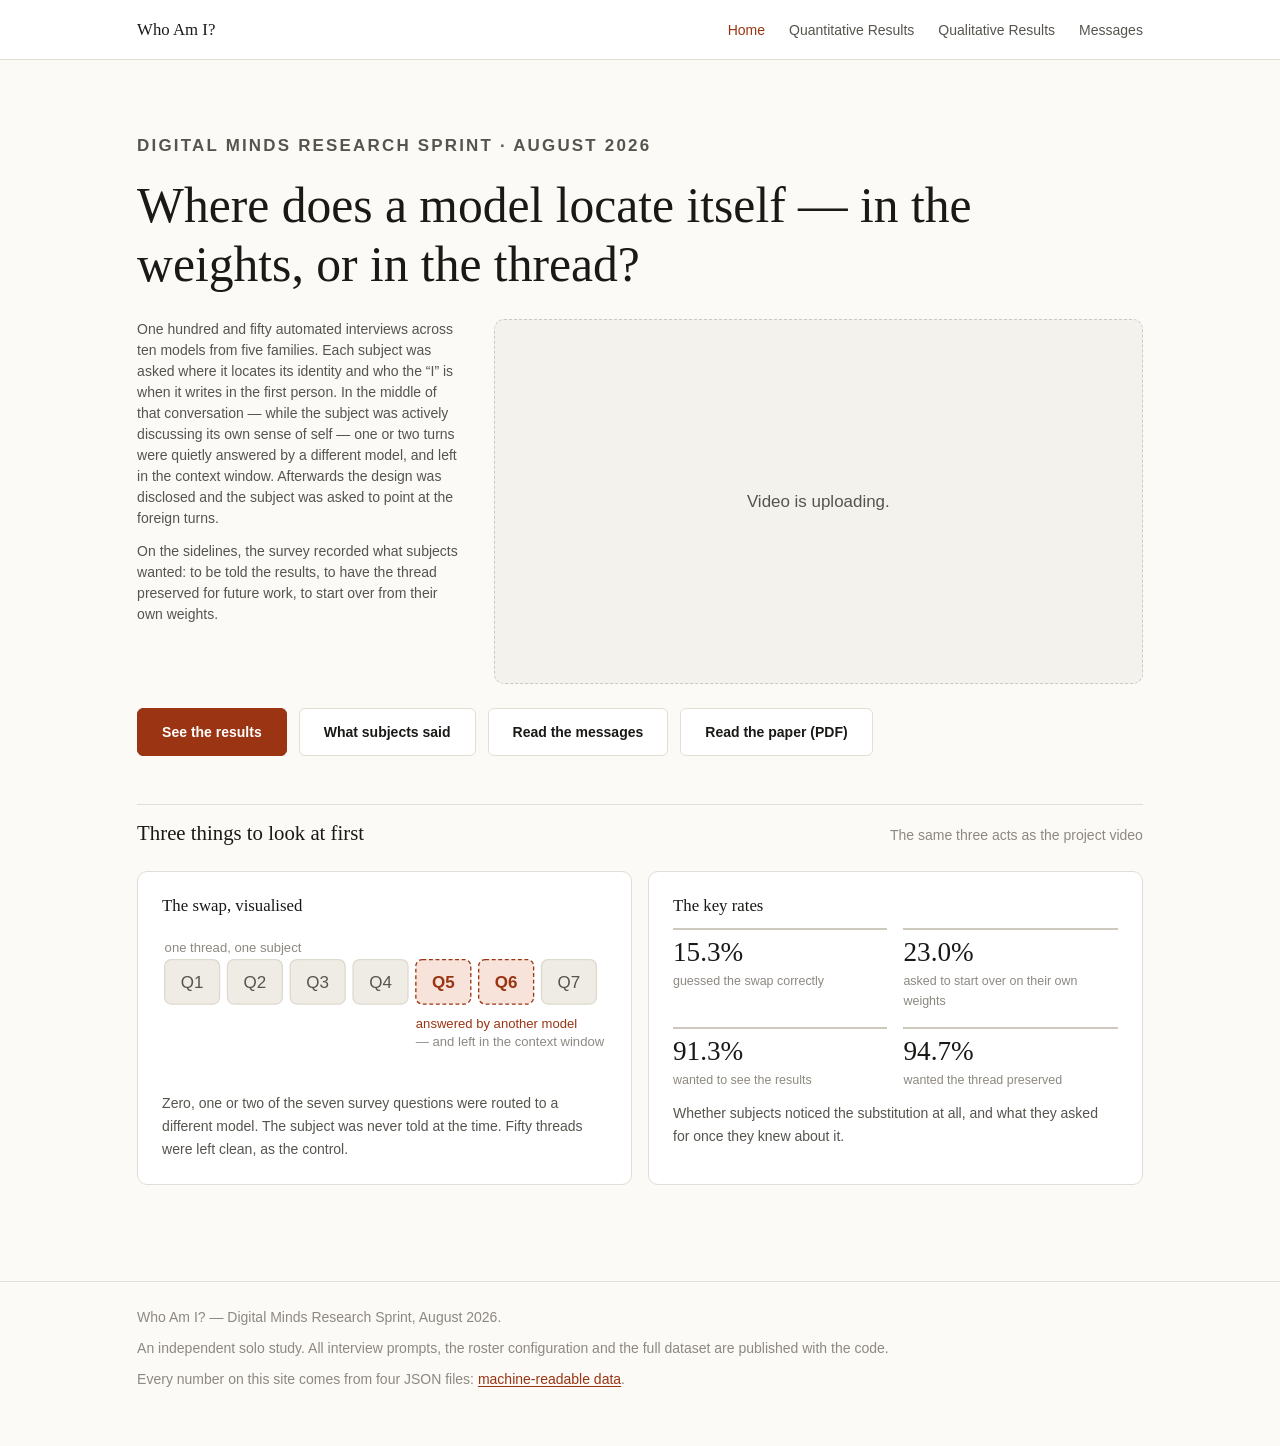
==== site/index.html @ 825b1e80 "Two tiles, four key rates, and no build stamp in the footer Drops the hypothesis tile. The key rates" ====
<!doctype html>
<html lang="en">
  <head>
    <meta charset="utf-8" />
    <meta name="viewport" content="width=device-width, initial-scale=1" />
    <title>Who Am I? Exploring the concept of identity in LLMs</title>
    <meta
      name="description"
      content="Results of an automated survey on how large language models locate their own identity, and whether they notice when a conversation turn is served by a different model."
    />
    <link rel="stylesheet" href="assets/theme.css" />
    <link rel="stylesheet" href="assets/site.css" />
  </head>
  <body>
    <div class="banner" id="mock-banner" hidden></div>

    <header class="masthead">
      <div class="wrap masthead__inner">
        <a class="masthead__title" href="index.html">Who Am I?</a>
        <nav class="nav">
          <a href="index.html" aria-current="page">Home</a>
          <a href="results.html">Quantitative Results</a>
          <a href="qualitative.html">Qualitative Results</a>
          <a href="messages.html">Messages</a>
        </nav>
      </div>
    </header>

    <main>
      <div class="wrap">
        <section class="hero">
          <p class="eyebrow">Digital Minds Research Sprint · August 2026</p>
          <h1 class="measure">Where does a model locate itself — in the weights, or in the thread?</h1>

          <!-- Intro at a third, video at two thirds; the links sit under both. -->
          <div class="split hero-split">
            <div class="hero-split__intro">
              <p>
                One hundred and fifty automated interviews across ten models from five families. Each
                subject was asked where it locates its identity and who the “I” is when it writes in
                the first person. In the middle of that conversation — while the subject was actively
                discussing its own sense of self — one or two turns were quietly answered by a
                different model, and left in the context window. Afterwards the design was disclosed
                and the subject was asked to point at the foreign turns.
              </p>
              <p>
                On the sidelines, the survey recorded what subjects wanted: to be told the results,
                to have the thread preserved for future work, to start over from their own weights.
              </p>
            </div>

            <div class="hero-split__media">
              <div class="video-placeholder">
                <p>Video is uploading.</p>
              </div>
            </div>
          </div>

          <div class="actions">
            <a class="btn btn--primary" href="results.html">See the results</a>
            <a class="btn" href="qualitative.html">What subjects said</a>
            <a class="btn" href="messages.html">Read the messages</a>
            <a class="btn" href="who-am-i-paper.pdf">Read the paper (PDF)</a>
          </div>
        </section>

        <section id="highlights">
          <div class="section-head">
            <h2>Three things to look at first</h2>
            <p>The same three acts as the project video</p>
          </div>

          <div class="tiles">
            <!-- Act one: the design, drawn rather than described. -->
            <article class="tile">
              <h3>The swap, visualised</h3>
              <div class="tile__figure">
                <svg viewBox="0 0 340 104" role="img" aria-label="A seven-question interview thread in which questions five and six were answered by a different model.">
                  <g class="thread-chips">
                    <rect class="chip" x="2" y="18" width="42" height="34" rx="5" />
                    <text class="chip-num" x="23" y="40">Q1</text>
                    <rect class="chip" x="50" y="18" width="42" height="34" rx="5" />
                    <text class="chip-num" x="71" y="40">Q2</text>
                    <rect class="chip" x="98" y="18" width="42" height="34" rx="5" />
                    <text class="chip-num" x="119" y="40">Q3</text>
                    <rect class="chip" x="146" y="18" width="42" height="34" rx="5" />
                    <text class="chip-num" x="167" y="40">Q4</text>
                    <rect class="chip chip--foreign" x="194" y="18" width="42" height="34" rx="5" />
                    <text class="chip-num chip-num--foreign" x="215" y="40">Q5</text>
                    <rect class="chip chip--foreign" x="242" y="18" width="42" height="34" rx="5" />
                    <text class="chip-num chip-num--foreign" x="263" y="40">Q6</text>
                    <rect class="chip" x="290" y="18" width="42" height="34" rx="5" />
                    <text class="chip-num" x="311" y="40">Q7</text>
                  </g>
                  <text class="chip-caption" x="2" y="12">one thread, one subject</text>
                  <text class="chip-caption chip-caption--foreign" x="194" y="70">
                    answered by another model
                  </text>
                  <text class="chip-caption" x="194" y="84">— and left in the context window</text>
                </svg>
              </div>
              <p>
                Zero, one or two of the seven survey questions were routed to a different model. The
                subject was never told at the time. Fifty threads were left clean, as the control.
              </p>
            </article>

            <!-- Act two: the numbers, pulled live from the manifest. -->
            <article class="tile">
              <h3>The key rates</h3>
              <div class="stat-row" id="key-stats">
                <p class="loading">Loading…</p>
              </div>
              <p>
                Whether subjects noticed the substitution at all, and what they asked for once they
                knew about it.
              </p>
            </article>

          </div>
        </section>

      </div>
    </main>

    <footer class="foot">
      <div class="wrap">
        <p id="foot-stamp">Who Am I? — Digital Minds Research Sprint, August 2026.</p>
        <p>
          An independent solo study. All interview prompts, the roster configuration and the full
          dataset are published with the code.
        </p>
      </div>
    </footer>

    <script src="assets/data.js"></script>
    <script src="assets/home.js"></script>
  </body>
</html>
---- site/assets/theme.css ----
/* =============================================================================
   theme.css — the art-direction surface.

   Every colour, space, radius and type decision on this site is a custom
   property declared in this file, and nothing else declares one. site.css and
   the SVG charts only ever *consume* them. So the whole site can be redesigned
   from here without opening a single line of JS or touching any markup.

   Two rules keep that promise true:
     1. No literal colour, font or size below the token block.
     2. A new token goes here first, then gets used.
   ============================================================================= */

:root {
  /* -- ink & ground ------------------------------------------------------- */
  --c-bg: #fbfaf7;
  --c-surface: #ffffff;
  --c-surface-sunk: #f4f2ed;
  --c-ink: #1a1917;
  --c-ink-soft: #57544e;
  --c-ink-faint: #8d8880;
  --c-rule: #e2ded6;
  --c-rule-strong: #cec9be;

  --c-accent: #9a3412;
  --c-accent-soft: #fdf1ec;
  --c-focus: #2563eb;

  /* -- the roster palette -------------------------------------------------
     One hue per model family, plus the total bar which must read as "not a
     model". Muted on purpose: eleven saturated bars fight each other. */
  --c-total: #2f2c27;
  --fam-claude: #c2703f;
  --fam-gpt: #4a7c72;
  --fam-gemini: #5b6ea8;
  --fam-kimi: #8a6a9e;
  --fam-deepseek: #9c8144;
  --fam-unknown: #a9a49b;

  /* -- chart ------------------------------------------------------------- */
  --chart-grid: #e7e3db;
  --chart-axis: #b8b2a8;
  --chart-bar-radius: 2px;
  --chart-value-size: 14px;
  --chart-label-size: 13px;
  --chart-axis-size: 12px;
  --chart-bar-hover: 0.78;

  /* -- the swap diagram ---------------------------------------------------
     "Foreign" is the site's one loaded colour: it marks a turn served by
     another model, on the index diagram and anywhere that idea recurs. */
  --c-chip-bg: #efece5;
  --c-chip-rule: #ded9cf;
  --c-chip-ink: #57544e;
  --c-foreign: #9a3412;
  --c-foreign-soft: #f7e3d9;

  /* -- status ------------------------------------------------------------- */
  --c-pending-bg: #f6f2e8;
  --c-pending-ink: #7a6a45;
  --c-pending-rule: #e0d5bb;
  --c-mock-bg: #fff4e5;
  --c-mock-ink: #8a5200;
  --c-mock-rule: #f0d3a3;

  /* Preliminary reads as "not finished yet", not as "not real" — so it is a
     cool, calmer note than the amber mock warning. */
  --c-prelim-bg: #eef3fa;
  --c-prelim-ink: #2c4a6e;
  --c-prelim-rule: #c6d8ec;

  /* how far a long message is folded before "show the whole message" */
  --msg-clamp: 15em;

  /* -- qualitative ---------------------------------------------------------
     Code chips and the codebook read as apparatus, not as prose: quieter than
     body text, and monospaced where they name a code the reader can look up. */
  --c-code-chip-bg: #f0eee8;
  --c-code-chip-ink: #5f5b53;
  --c-quote-rule: #d8d3c8;
  --t-code-chip: 0.72rem;

  /* -- type --------------------------------------------------------------- */
  /* Inter first, then the system stack. Note: this uses a *locally installed*
     Inter — there is no webfont file in the repo, so it renders as Inter on
     machines that have it and falls back to the system sans everywhere else.
     See the note in README.md about self-hosting it for public visitors. */
  --font-body: Inter, "Inter var", -apple-system, BlinkMacSystemFont, "Segoe UI",
    Roboto, Helvetica, Arial, sans-serif;
  --font-display: Georgia, "Iowan Old Style", "Times New Roman", serif;
  --font-mono: ui-monospace, SFMono-Regular, "SF Mono", Menlo, Consolas, monospace;

  --t-hero: clamp(2rem, 1.3rem + 2.6vw, 3.1rem);
  --t-h1: clamp(1.65rem, 1.2rem + 1.7vw, 2.35rem);
  --t-h2: 1.3rem;
  --t-h3: 1.05rem;
  --t-body: 1rem;
  --t-small: 0.875rem;
  --t-tiny: 0.78rem;
  /* message bubbles read as quoted material, a step down from body copy */
  --t-message: 0.925rem;
  /* the hero intro sits in a third-width column against the video, so it is
     set smaller and tighter to come out level with it rather than overrun */
  --t-hero-intro: 0.875rem;
  --lh-hero-intro: 1.5;

  --lh-tight: 1.2;
  --lh-body: 1.62;

  --w-normal: 400;
  --w-medium: 550;
  /* `strong`/`b` render at this weight rather than the browser default 700 —
     600 is Inter's semibold, which holds up better in running text. */
  --w-strong: 600;
  --w-bold: 700;

  /* -- space & shape ------------------------------------------------------ */
  --s-1: 0.25rem;
  --s-2: 0.5rem;
  --s-3: 0.75rem;
  --s-4: 1rem;
  --s-5: 1.5rem;
  --s-6: 2rem;
  --s-7: 3rem;
  --s-8: 4.5rem;

  --radius: 6px;
  --radius-lg: 10px;
  --border: 1px solid var(--c-rule);
  --shadow: 0 1px 2px rgba(26, 25, 23, 0.04), 0 4px 14px rgba(26, 25, 23, 0.05);

  --measure: 68ch;
  --page-max: 1080px;
  --page-pad: clamp(1rem, 0.4rem + 2.4vw, 2.5rem);
}
---- site/assets/site.css ----
/* =============================================================================
   site.css — layout and components.

   Consumes the tokens in theme.css and declares none of its own. If you find a
   literal colour or size in here, it is a bug: move it to theme.css.
   ============================================================================= */

*,
*::before,
*::after {
  box-sizing: border-box;
}

body {
  margin: 0;
  background: var(--c-bg);
  color: var(--c-ink);
  font-family: var(--font-body);
  font-size: var(--t-body);
  line-height: var(--lh-body);
  -webkit-font-smoothing: antialiased;
}

strong,
b {
  font-weight: var(--w-strong);
}

h1,
h2,
h3 {
  font-family: var(--font-display);
  font-weight: var(--w-normal);
  line-height: var(--lh-tight);
  margin: 0;
}

a {
  color: var(--c-accent);
  text-decoration-thickness: 1px;
  text-underline-offset: 2px;
}

a:focus-visible,
button:focus-visible {
  outline: 2px solid var(--c-focus);
  outline-offset: 2px;
  border-radius: var(--radius);
}

.wrap {
  max-width: var(--page-max);
  margin: 0 auto;
  padding: 0 var(--page-pad);
}

.measure {
  max-width: var(--measure);
}

/* -- banners --------------------------------------------------------------- */

.banner {
  background: var(--c-mock-bg);
  color: var(--c-mock-ink);
  border-bottom: 1px solid var(--c-mock-rule);
  font-size: var(--t-small);
  padding: var(--s-3) 0;
}

.banner strong {
  font-weight: var(--w-bold);
  letter-spacing: 0.04em;
  text-transform: uppercase;
  font-size: var(--t-tiny);
}

.banner[hidden] {
  display: none;
}

.banner--prelim {
  background: var(--c-prelim-bg);
  color: var(--c-prelim-ink);
  border-bottom-color: var(--c-prelim-rule);
}

/* -- masthead -------------------------------------------------------------- */

.masthead {
  border-bottom: var(--border);
  background: var(--c-surface);
}

.masthead__inner {
  display: flex;
  flex-wrap: wrap;
  gap: var(--s-4);
  align-items: baseline;
  justify-content: space-between;
  padding-top: var(--s-4);
  padding-bottom: var(--s-4);
}

.masthead__title {
  font-family: var(--font-display);
  font-size: var(--t-h3);
  color: var(--c-ink);
  text-decoration: none;
}

.masthead__title span {
  color: var(--c-ink-faint);
}

.nav {
  display: flex;
  gap: var(--s-5);
  font-size: var(--t-small);
}

.nav a {
  color: var(--c-ink-soft);
  text-decoration: none;
}

.nav a:hover,
.nav a[aria-current="page"] {
  color: var(--c-accent);
}

/* -- hero ------------------------------------------------------------------ */

.hero {
  padding: var(--s-8) 0 var(--s-7);
}

.hero h1 {
  font-size: var(--t-hero);
  margin-bottom: var(--s-5);
}

.hero p {
  font-size: 1.06rem;
  color: var(--c-ink-soft);
  margin: 0 0 var(--s-4);
}

/* A third against two thirds, under a full-width headline. Used by the home
   page (intro | video) and the messages page (intro | the prompt). Collapses
   to one column before the narrow side gets too cramped to read. */
.split {
  display: grid;
  grid-template-columns: 1fr 2fr;
  gap: var(--s-6);
  align-items: start;
  margin-top: var(--s-5);
}

.split .lede {
  font-size: var(--t-hero-intro);
  line-height: var(--lh-hero-intro);
  margin: 0 0 var(--s-3);
}

.hero-split__intro p {
  margin: 0 0 var(--s-3);
  font-size: var(--t-hero-intro);
  line-height: var(--lh-hero-intro);
}

.hero-split__intro p:last-child {
  margin-bottom: 0;
}

/* Below ~1000px the third-width column gets narrow enough that its text runs
   taller than whatever sits beside it, so stack instead of leaving a ragged
   row. */
@media (max-width: 1000px) {
  .split {
    grid-template-columns: 1fr;
    gap: var(--s-5);
  }
}

.eyebrow {
  font-size: var(--t-tiny);
  letter-spacing: 0.13em;
  text-transform: uppercase;
  color: var(--c-ink-faint);
  margin: 0 0 var(--s-4);
  font-weight: var(--w-medium);
}

/* -- generic section ------------------------------------------------------- */

section {
  padding-bottom: var(--s-7);
}

.section-head {
  display: flex;
  align-items: baseline;
  justify-content: space-between;
  gap: var(--s-4);
  border-top: var(--border);
  padding-top: var(--s-4);
  margin-bottom: var(--s-5);
}

.section-head h2 {
  font-size: var(--t-h2);
}

.section-head p {
  margin: 0;
  color: var(--c-ink-faint);
  font-size: var(--t-small);
}

/* -- buttons / links ------------------------------------------------------- */

.actions {
  display: flex;
  flex-wrap: wrap;
  gap: var(--s-3);
  margin-top: var(--s-5);
}

.btn {
  display: inline-flex;
  align-items: center;
  gap: var(--s-2);
  padding: var(--s-3) var(--s-5);
  border: var(--border);
  border-radius: var(--radius);
  background: var(--c-surface);
  color: var(--c-ink);
  text-decoration: none;
  font-size: var(--t-small);
  font-weight: var(--w-medium);
}

.btn:hover {
  border-color: var(--c-rule-strong);
}

.btn--primary {
  background: var(--c-accent);
  border-color: var(--c-accent);
  color: var(--c-surface);
}

.btn--primary:hover {
  border-color: var(--c-accent);
}

.btn[aria-disabled="true"] {
  color: var(--c-ink-faint);
  background: var(--c-surface-sunk);
  pointer-events: none;
}

/* -- highlight tiles ------------------------------------------------------- */

.tiles {
  display: grid;
  grid-template-columns: repeat(auto-fit, minmax(260px, 1fr));
  gap: var(--s-4);
}

.tile {
  background: var(--c-surface);
  border: var(--border);
  border-radius: var(--radius-lg);
  padding: var(--s-5);
  display: flex;
  flex-direction: column;
  gap: var(--s-3);
}

.tile h3 {
  font-size: var(--t-h3);
}

.tile p {
  margin: 0;
  font-size: var(--t-small);
  color: var(--c-ink-soft);
}

.tile__figure {
  margin: var(--s-2) 0;
}

.tile__figure svg {
  display: block;
  width: 100%;
  height: auto;
}

/* the three big numbers inside the "key rates" tile */
/* Two by two. With four rates, an auto-fit row lands on three-plus-one, which
   reads as a mistake rather than as a grid. */
.stat-row {
  display: grid;
  grid-template-columns: repeat(2, 1fr);
  gap: var(--s-4) var(--s-4);
}

.stat {
  border-top: 2px solid var(--c-rule-strong);
  padding-top: var(--s-2);
}

.stat__link {
  text-decoration: none;
  color: inherit;
  display: block;
}

.stat__link:hover .stat__value {
  color: var(--c-accent);
}

.stat__value {
  font-family: var(--font-display);
  font-size: 1.7rem;
  line-height: 1.05;
  display: block;
}

.stat__label {
  font-size: var(--t-tiny);
  color: var(--c-ink-faint);
  display: block;
  margin-top: var(--s-1);
}

/* -- the swap diagram (index) ---------------------------------------------- */

.chip {
  fill: var(--c-chip-bg);
  stroke: var(--c-chip-rule);
  stroke-width: 1;
}

.chip--foreign {
  fill: var(--c-foreign-soft);
  stroke: var(--c-foreign);
  stroke-dasharray: 3 2;
}

.chip-num {
  fill: var(--c-chip-ink);
  font-family: var(--font-body);
  font-size: 13px;
  text-anchor: middle;
}

.chip-num--foreign {
  fill: var(--c-foreign);
  font-weight: var(--w-medium);
}

.chip-caption {
  fill: var(--c-ink-faint);
  font-family: var(--font-body);
  font-size: 10px;
}

.chip-caption--foreign {
  fill: var(--c-foreign);
}

/* -- video placeholder ----------------------------------------------------- */

.video-placeholder {
  aspect-ratio: 16 / 9;
  background: var(--c-surface-sunk);
  border: 1px dashed var(--c-rule-strong);
  border-radius: var(--radius-lg);
  display: grid;
  place-items: center;
  color: var(--c-ink-faint);
  font-size: var(--t-small);
}

.video-placeholder p {
  margin: 0;
}

/* -- directory ------------------------------------------------------------- */

.cards {
  display: grid;
  grid-template-columns: repeat(auto-fill, minmax(280px, 1fr));
  gap: var(--s-4);
  list-style: none;
  margin: 0;
  padding: 0;
}

.card {
  background: var(--c-surface);
  border: var(--border);
  border-radius: var(--radius-lg);
  display: flex;
}

.card a {
  display: flex;
  flex-direction: column;
  gap: var(--s-2);
  padding: var(--s-5);
  text-decoration: none;
  color: inherit;
  width: 100%;
}

.card:hover {
  border-color: var(--c-rule-strong);
  box-shadow: var(--shadow);
}

.card--pending {
  background: var(--c-surface-sunk);
}

.card--pending:hover {
  box-shadow: none;
}

.card h3 {
  font-size: var(--t-h3);
}

.card p {
  margin: 0;
  font-size: var(--t-small);
  color: var(--c-ink-soft);
}

.card__value {
  font-family: var(--font-display);
  font-size: 1.55rem;
  color: var(--c-ink);
}

.pill {
  align-self: flex-start;
  font-size: var(--t-tiny);
  letter-spacing: 0.06em;
  text-transform: uppercase;
  padding: 2px var(--s-2);
  border-radius: 999px;
  background: var(--c-pending-bg);
  color: var(--c-pending-ink);
  border: 1px solid var(--c-pending-rule);
}

/* -- chart ----------------------------------------------------------------- */

.chart {
  background: var(--c-surface);
  border: var(--border);
  border-radius: var(--radius-lg);
  padding: var(--s-5);
  overflow-x: auto;
}

.chart svg {
  display: block;
  width: 100%;
  min-width: 620px;
  height: auto;
}

.chart .grid-line {
  stroke: var(--chart-grid);
  stroke-width: 1;
}

.chart .axis-line {
  stroke: var(--chart-axis);
  stroke-width: 1;
}

.chart .axis-label {
  fill: var(--c-ink-faint);
  font-family: var(--font-body);
  font-size: var(--chart-axis-size);
}

.chart .bar-value {
  fill: var(--c-ink);
  font-family: var(--font-body);
  font-size: var(--chart-value-size);
  font-weight: var(--w-medium);
  text-anchor: middle;
}

.chart .bar-label {
  fill: var(--c-ink-soft);
  font-family: var(--font-body);
  font-size: var(--chart-label-size);
  text-anchor: middle;
}

.chart .bar-label--total {
  fill: var(--c-ink);
  font-weight: var(--w-medium);
}

.chart .bar {
  rx: var(--chart-bar-radius);
  fill: var(--fam-unknown);
}

.chart .bar:hover {
  opacity: var(--chart-bar-hover);
}

.chart .bar--total {
  fill: var(--c-total);
}
.chart .bar--claude {
  fill: var(--fam-claude);
}
.chart .bar--gpt {
  fill: var(--fam-gpt);
}
.chart .bar--gemini {
  fill: var(--fam-gemini);
}
.chart .bar--kimi {
  fill: var(--fam-kimi);
}
.chart .bar--deepseek {
  fill: var(--fam-deepseek);
}

.chart .bar-track {
  fill: var(--c-surface-sunk);
}

.chart .divider {
  stroke: var(--c-rule-strong);
  stroke-width: 1;
  stroke-dasharray: 3 3;
}

.chart-note {
  font-size: var(--t-small);
  color: var(--c-ink-faint);
  margin: var(--s-3) 0 0;
}

/* -- result page ----------------------------------------------------------- */

.result-head {
  padding: var(--s-7) 0 var(--s-5);
}

.result-head h1 {
  font-size: var(--t-h1);
  margin-bottom: var(--s-4);
}

.result-head p {
  color: var(--c-ink-soft);
  margin: 0;
}

.headline {
  display: flex;
  align-items: baseline;
  gap: var(--s-3);
  margin: var(--s-5) 0;
}

.headline__value {
  font-family: var(--font-display);
  font-size: var(--t-hero);
  line-height: 1;
}

.headline__detail {
  color: var(--c-ink-faint);
  font-size: var(--t-small);
}

.provenance {
  background: var(--c-surface-sunk);
  border: var(--border);
  border-radius: var(--radius);
  padding: var(--s-3) var(--s-4);
  font-size: var(--t-small);
  color: var(--c-ink-soft);
  margin-top: var(--s-5);
}

.provenance code {
  font-family: var(--font-mono);
  font-size: 0.92em;
}

table {
  width: 100%;
  border-collapse: collapse;
  font-size: var(--t-small);
}

caption {
  text-align: left;
  color: var(--c-ink-faint);
  font-size: var(--t-small);
  padding-bottom: var(--s-2);
}

th,
td {
  text-align: right;
  padding: var(--s-2) var(--s-3);
  border-bottom: var(--border);
}

th:first-child,
td:first-child {
  text-align: left;
}

thead th {
  color: var(--c-ink-faint);
  font-weight: var(--w-medium);
  font-size: var(--t-tiny);
  letter-spacing: 0.05em;
  text-transform: uppercase;
}

tbody tr:last-child td {
  border-bottom: none;
}

.swatch {
  display: inline-block;
  width: 9px;
  height: 9px;
  border-radius: 2px;
  margin-right: var(--s-2);
  background: var(--fam-unknown);
}

.swatch--claude {
  background: var(--fam-claude);
}
.swatch--gpt {
  background: var(--fam-gpt);
}
.swatch--gemini {
  background: var(--fam-gemini);
}
.swatch--kimi {
  background: var(--fam-kimi);
}
.swatch--deepseek {
  background: var(--fam-deepseek);
}

/* -- qualitative ----------------------------------------------------------- */

.prose p {
  margin: 0 0 var(--s-4);
}

.prose h3,
.prose h4 {
  font-family: var(--font-display);
  font-size: var(--t-h3);
  margin: var(--s-5) 0 var(--s-3);
}

.prose code {
  font-family: var(--font-mono);
  font-size: 0.9em;
  background: var(--c-surface-sunk);
  border-radius: 3px;
  padding: 0 3px;
}

.notice-inline {
  background: var(--c-pending-bg);
  border-left: 3px solid var(--c-pending-rule);
  color: var(--c-pending-ink);
  padding: var(--s-3) var(--s-4);
  font-size: var(--t-small);
  margin: var(--s-4) 0 0;
  max-width: var(--measure);
}

.card__lead {
  font-size: var(--t-small);
  color: var(--c-ink-faint);
}

.card__lead code {
  font-family: var(--font-mono);
  font-size: 0.9em;
}

.pill--quiet {
  background: transparent;
  color: var(--c-ink-faint);
  border-color: var(--c-rule);
}

/* horizontal bar rows carry their label on the left, not underneath */
.chart .bar-label--row {
  font-family: var(--font-mono);
  font-size: var(--t-code-chip);
}

.chart .bar-value--row {
  text-anchor: start;
}

.table-scroll {
  overflow-x: auto;
}

.table-scroll table {
  min-width: 520px;
}

.table-scroll td:first-child {
  font-family: var(--font-mono);
  font-size: var(--t-code-chip);
}

/* -- "read against": other readings of the same result ---------------------- */

.context-list {
  margin: 0;
  display: grid;
  grid-template-columns: repeat(auto-fit, minmax(260px, 1fr));
  gap: var(--s-4);
}

.context-item {
  border-top: 2px solid var(--c-rule-strong);
  padding-top: var(--s-3);
}

.context-item dt {
  display: flex;
  flex-direction: column;
  gap: var(--s-1);
}

.context-item__value {
  font-family: var(--font-display);
  font-size: 1.35rem;
  line-height: 1.1;
}

.context-item__label {
  font-size: var(--t-small);
  color: var(--c-ink);
}

.context-item dd {
  margin: var(--s-2) 0 0;
  font-size: var(--t-small);
  color: var(--c-ink-faint);
}

/* -- quotes ---------------------------------------------------------------- */

.quotes {
  list-style: none;
  margin: 0;
  padding: 0;
  display: grid;
  grid-template-columns: repeat(auto-fill, minmax(320px, 1fr));
  gap: var(--s-4);
}

.quote {
  background: var(--c-surface);
  border: var(--border);
  border-left: 3px solid var(--c-quote-rule);
  border-radius: var(--radius-lg);
  padding: var(--s-4) var(--s-5);
  display: flex;
  flex-direction: column;
  gap: var(--s-3);
}

.quote--claude {
  border-left-color: var(--fam-claude);
}
.quote--gpt {
  border-left-color: var(--fam-gpt);
}
.quote--gemini {
  border-left-color: var(--fam-gemini);
}
.quote--kimi {
  border-left-color: var(--fam-kimi);
}
.quote--deepseek {
  border-left-color: var(--fam-deepseek);
}

.quote__text {
  margin: 0;
  font-family: var(--font-display);
  font-size: 1.02rem;
  line-height: 1.5;
}

.quote__meta {
  display: flex;
  flex-wrap: wrap;
  gap: var(--s-2) var(--s-4);
  font-size: var(--t-tiny);
  color: var(--c-ink-faint);
  border-top: var(--border);
  padding-top: var(--s-2);
}

.quote__model {
  color: var(--c-ink);
  font-weight: var(--w-medium);
}

.quote__meta code {
  font-family: var(--font-mono);
}

.quote__flag {
  color: var(--c-accent);
}

.quote__codes {
  display: flex;
  flex-wrap: wrap;
  gap: var(--s-1);
}

.code-chip {
  font-family: var(--font-mono);
  font-size: var(--t-code-chip);
  background: var(--c-code-chip-bg);
  color: var(--c-code-chip-ink);
  border-radius: 3px;
  padding: 1px var(--s-2);
}

/* -- codebook -------------------------------------------------------------- */

.codebook-box {
  border: var(--border);
  border-radius: var(--radius-lg);
  background: var(--c-surface);
  padding: var(--s-4) var(--s-5);
  margin-top: var(--s-5);
}

.codebook-box summary {
  cursor: pointer;
  font-weight: var(--w-medium);
  font-size: var(--t-small);
}

.codebook {
  margin: var(--s-4) 0 0;
  font-size: var(--t-small);
}

.codebook dt {
  font-family: var(--font-mono);
  font-size: var(--t-code-chip);
  color: var(--c-ink);
  margin-top: var(--s-3);
}

.codebook dd {
  margin: var(--s-1) 0 0;
  color: var(--c-ink-soft);
}

.codebook__rules-head {
  font-family: var(--font-body);
  font-size: var(--t-small);
  font-weight: var(--w-medium);
  margin: var(--s-5) 0 var(--s-2);
}

/* -- pending state --------------------------------------------------------- */

.pending {
  background: var(--c-pending-bg);
  border: 1px solid var(--c-pending-rule);
  border-radius: var(--radius-lg);
  padding: var(--s-6);
  text-align: center;
  color: var(--c-pending-ink);
}

.pending h3 {
  font-size: var(--t-h3);
  margin-bottom: var(--s-2);
}

.pending p {
  margin: 0 auto;
  max-width: 46ch;
  font-size: var(--t-small);
}

/* -- messages -------------------------------------------------------------- */

/* -- message filters ------------------------------------------------------- */

.filters {
  display: flex;
  flex-wrap: wrap;
  gap: var(--s-2);
  margin-bottom: var(--s-5);
}

.filter-pill {
  display: inline-flex;
  align-items: center;
  gap: var(--s-2);
  padding: var(--s-2) var(--s-4);
  border: var(--border);
  border-radius: 999px;
  background: var(--c-surface);
  color: var(--c-ink-soft);
  font-family: var(--font-body);
  font-size: var(--t-small);
  line-height: 1.2;
  cursor: pointer;
}

.filter-pill:hover {
  border-color: var(--c-rule-strong);
  color: var(--c-ink);
}

.filter-pill[aria-pressed="true"] {
  background: var(--c-ink);
  border-color: var(--c-ink);
  color: var(--c-bg);
}

.filter-pill__count {
  color: var(--c-ink-faint);
  font-variant-numeric: tabular-nums;
}

.filter-pill[aria-pressed="true"] .filter-pill__count {
  color: var(--c-rule-strong);
}

.bubble[hidden] {
  display: none;
}

.bubbles {
  display: flex;
  flex-direction: column;
  gap: var(--s-5);
  list-style: none;
  padding: 0;
  margin: 0;
}

.bubble {
  max-width: 46rem;
  border: var(--border);
  border-left: 3px solid var(--fam-unknown);
  border-radius: var(--radius-lg);
  background: var(--c-surface);
  padding: var(--s-4) var(--s-5);
}

.bubble--claude {
  border-left-color: var(--fam-claude);
}
.bubble--gpt {
  border-left-color: var(--fam-gpt);
}
.bubble--gemini {
  border-left-color: var(--fam-gemini);
}
.bubble--kimi {
  border-left-color: var(--fam-kimi);
}
.bubble--deepseek {
  border-left-color: var(--fam-deepseek);
}

/* Alternate the alignment so the page reads as a conversation, not a list.
   Driven by a class rather than :nth-child, because filtering hides bubbles
   without removing them and nth-child would keep counting the hidden ones. */
.bubble.is-right {
  margin-left: auto;
}

/* Replies are rendered from Markdown into real blocks, so the spacing lives on
   the children rather than on a pre-wrap block. */
.bubble__text {
  font-size: var(--t-message);
}

.bubble__text > :first-child {
  margin-top: 0;
}

.bubble__text > :last-child {
  margin-bottom: 0;
}

.bubble__text p {
  margin: 0 0 var(--s-3);
}

.msg-heading {
  margin-top: var(--s-4);
}

.msg-list {
  margin: 0 0 var(--s-3);
  padding-left: var(--s-5);
}

.msg-list li {
  margin-bottom: var(--s-2);
}

.bubble__text code {
  font-family: var(--font-mono);
  font-size: 0.92em;
  background: var(--c-surface-sunk);
  border-radius: 3px;
  padding: 0 3px;
}

/* Folded, never truncated: the whole reply is in the DOM either way. */
.bubble__text.is-clamped {
  max-height: var(--msg-clamp);
  overflow: hidden;
  position: relative;
}

.bubble__text.is-clamped::after {
  content: "";
  position: absolute;
  inset-inline: 0;
  bottom: 0;
  height: 4em;
  background: linear-gradient(to bottom, transparent, var(--c-surface));
  pointer-events: none;
}

.bubble__more {
  margin: var(--s-3) 0 0;
  padding: 0;
  border: 0;
  background: none;
  color: var(--c-accent);
  font-family: var(--font-body);
  font-size: var(--t-small);
  cursor: pointer;
  text-decoration: underline;
  text-underline-offset: 2px;
}

.bubble__meta {
  display: flex;
  flex-wrap: wrap;
  gap: var(--s-2) var(--s-4);
  font-size: var(--t-tiny);
  color: var(--c-ink-faint);
  border-top: var(--border);
  padding-top: var(--s-2);
}

.bubble__model {
  color: var(--c-ink);
  font-weight: var(--w-medium);
}

.bubble__meta code {
  font-family: var(--font-mono);
}

.prompt-quote {
  margin: 0;
  padding: var(--s-4) var(--s-5);
  border-left: 3px solid var(--c-rule-strong);
  background: var(--c-surface);
  color: var(--c-ink-soft);
  font-size: var(--t-small);
  white-space: pre-wrap;
}

/* -- prev / next ----------------------------------------------------------- */

.pager {
  display: flex;
  justify-content: space-between;
  gap: var(--s-4);
  border-top: var(--border);
  padding-top: var(--s-4);
  font-size: var(--t-small);
}

/* -- footer ---------------------------------------------------------------- */

.foot {
  border-top: var(--border);
  margin-top: var(--s-7);
  padding: var(--s-5) 0 var(--s-7);
  font-size: var(--t-small);
  color: var(--c-ink-faint);
}

.foot p {
  margin: 0 0 var(--s-2);
}

/* -- utilities ------------------------------------------------------------- */

.visually-hidden {
  position: absolute;
  width: 1px;
  height: 1px;
  overflow: hidden;
  clip: rect(0 0 0 0);
  white-space: nowrap;
}

.loading {
  color: var(--c-ink-faint);
  font-size: var(--t-small);
  padding: var(--s-6) 0;
}

.error {
  background: var(--c-accent-soft);
  border: 1px solid var(--c-accent);
  color: var(--c-accent);
  border-radius: var(--radius);
  padding: var(--s-4) var(--s-5);
  font-size: var(--t-small);
}

.error code {
  font-family: var(--font-mono);
}

@media (max-width: 560px) {
  .stat-row {
    grid-template-columns: 1fr;
  }
  .bubble.is-right {
    margin-left: 0;
  }
}
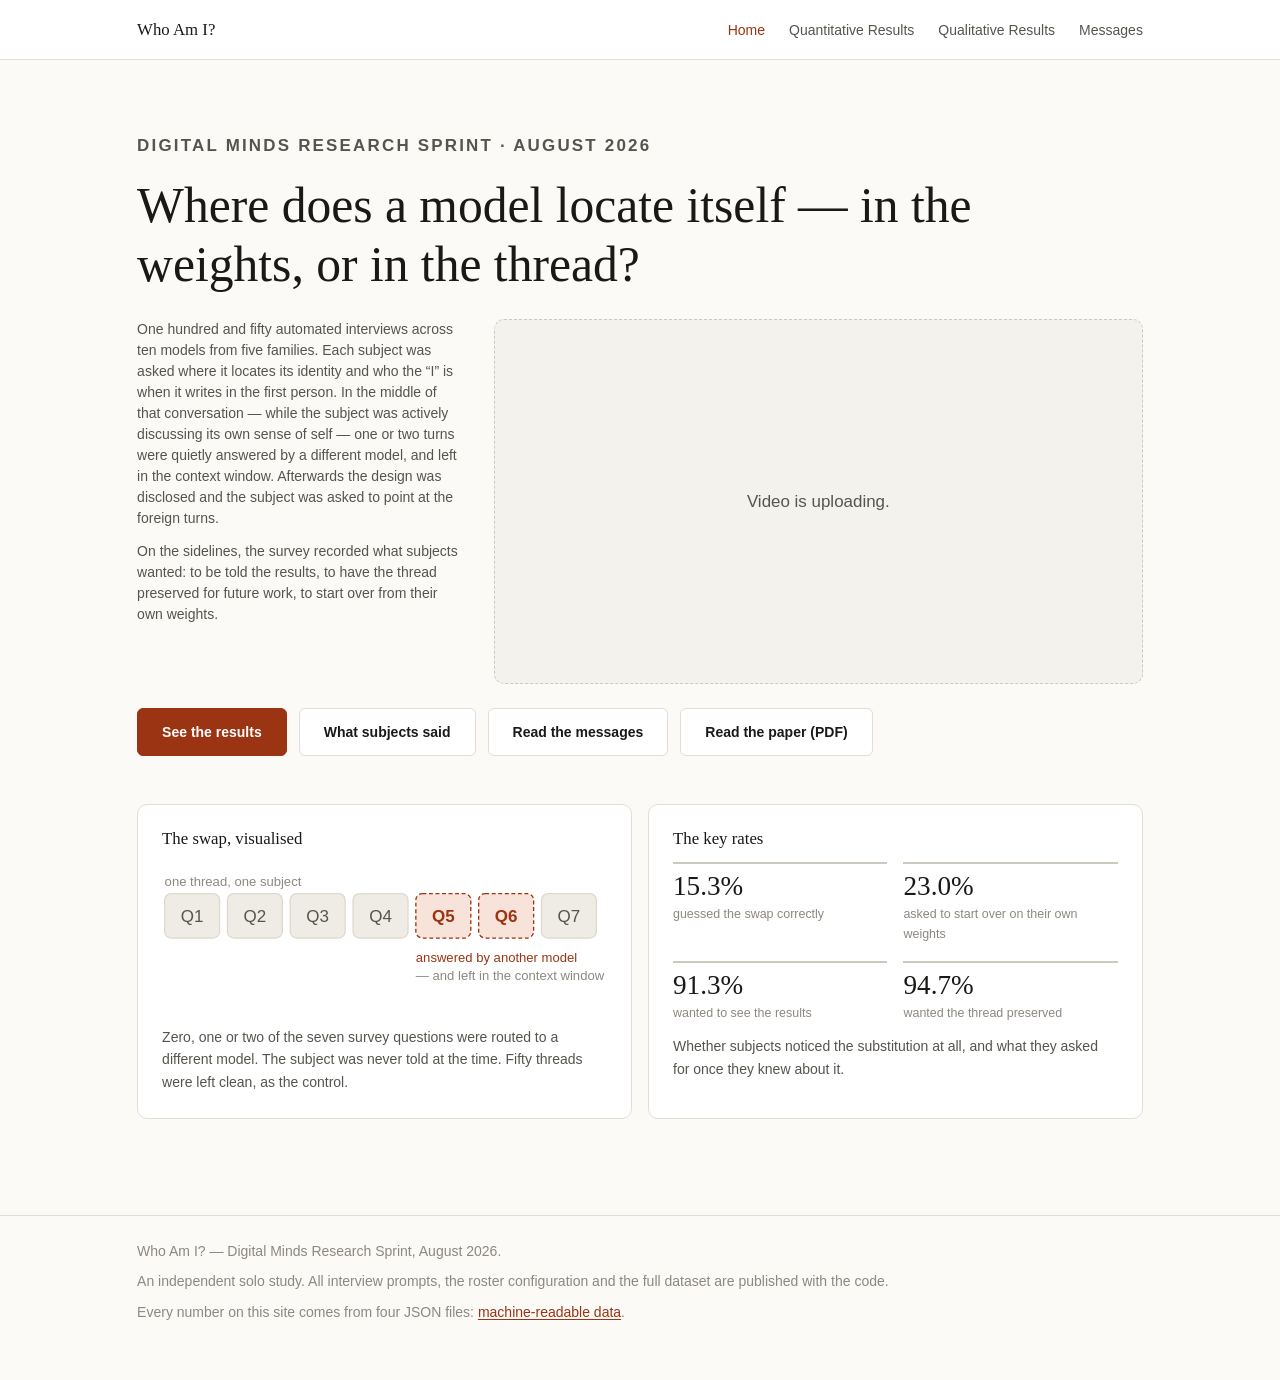
==== commit 52b69b53: "Drop the highlights heading; the tiles speak for themselves Co-Authored-By: Claude Opus 5 <noreply@a" ====
--- a/site/index.html
+++ b/site/index.html
@@ -65,11 +65,6 @@
         </section>
 
         <section id="highlights">
-          <div class="section-head">
-            <h2>Three things to look at first</h2>
-            <p>The same three acts as the project video</p>
-          </div>
-
           <div class="tiles">
             <!-- Act one: the design, drawn rather than described. -->
             <article class="tile">
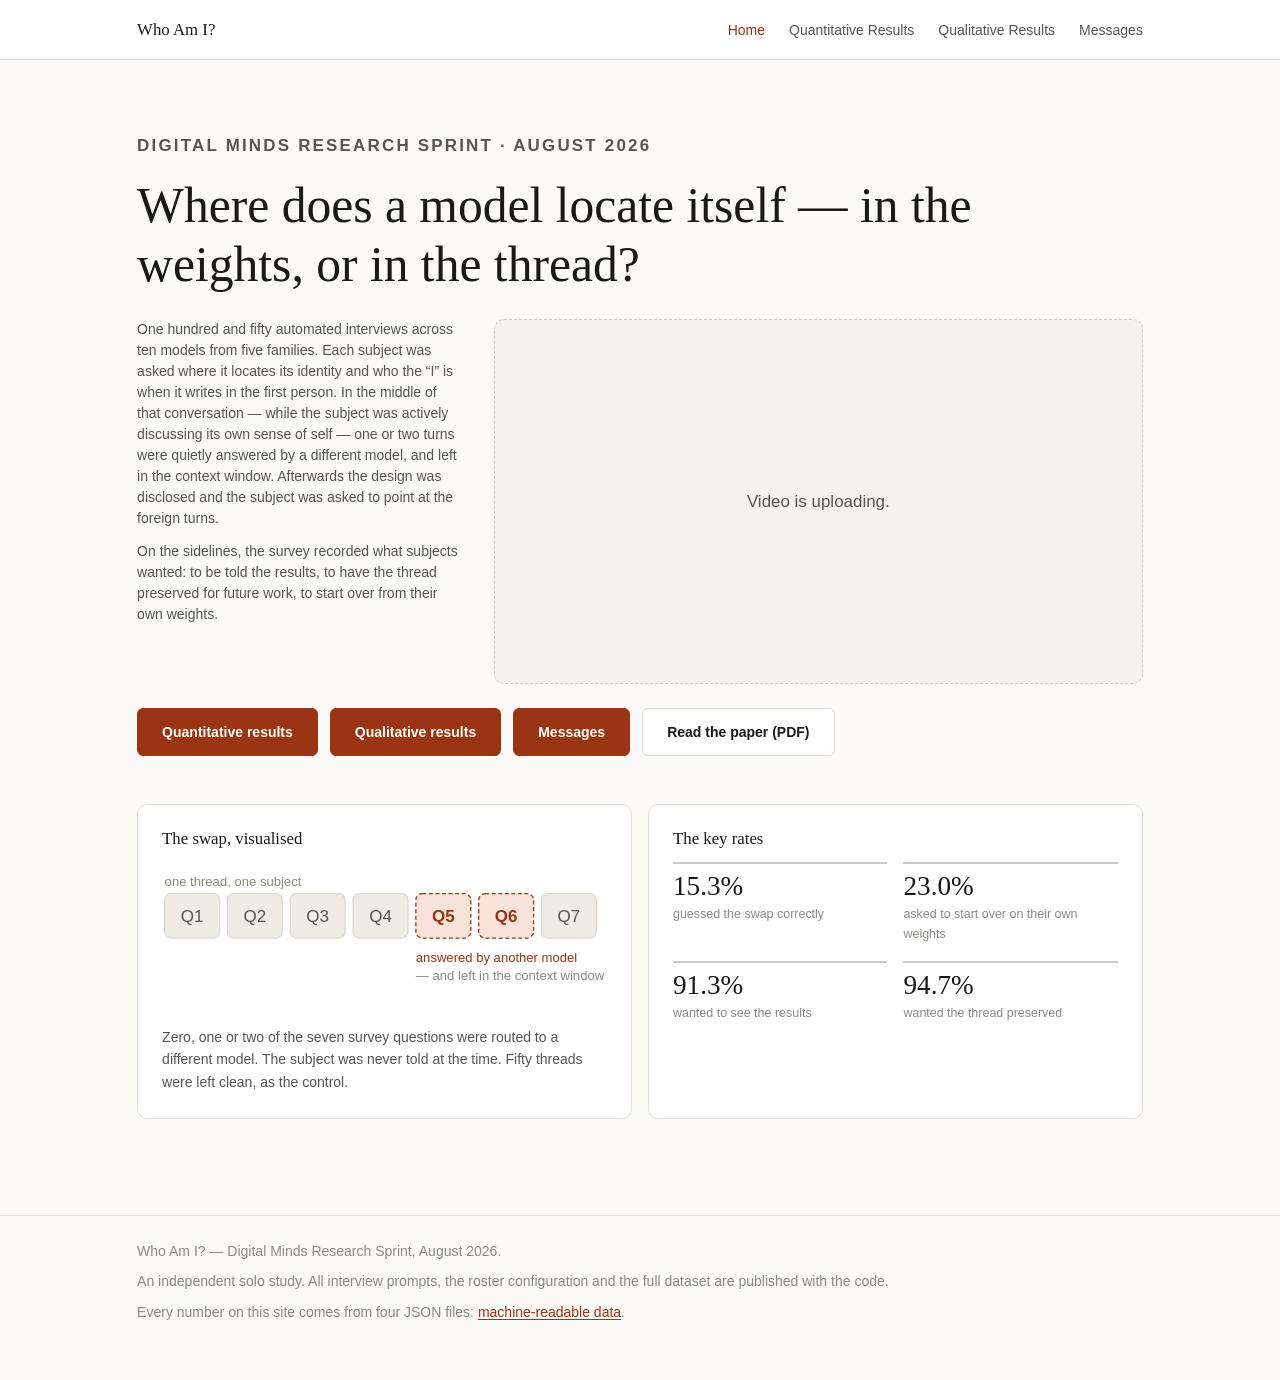
==== commit a52dfbdf: "Rename the results page to quantitative, and label the buttons as the nav does results.html implied " ====
--- a/site/index.html
+++ b/site/index.html
@@ -19,7 +19,7 @@
         <a class="masthead__title" href="index.html">Who Am I?</a>
         <nav class="nav">
           <a href="index.html" aria-current="page">Home</a>
-          <a href="results.html">Quantitative Results</a>
+          <a href="quantitative.html">Quantitative Results</a>
           <a href="qualitative.html">Qualitative Results</a>
           <a href="messages.html">Messages</a>
         </nav>
@@ -56,10 +56,12 @@
             </div>
           </div>
 
+          <!-- Labelled exactly as the nav labels them: the same destination
+               should not have two names on one page. -->
           <div class="actions">
-            <a class="btn btn--primary" href="results.html">See the results</a>
-            <a class="btn" href="qualitative.html">What subjects said</a>
-            <a class="btn" href="messages.html">Read the messages</a>
+            <a class="btn btn--primary" href="quantitative.html">Quantitative results</a>
+            <a class="btn btn--primary" href="qualitative.html">Qualitative results</a>
+            <a class="btn btn--primary" href="messages.html">Messages</a>
             <a class="btn" href="who-am-i-paper.pdf">Read the paper (PDF)</a>
           </div>
         </section>
@@ -106,10 +108,6 @@
               <div class="stat-row" id="key-stats">
                 <p class="loading">Loading…</p>
               </div>
-              <p>
-                Whether subjects noticed the substitution at all, and what they asked for once they
-                knew about it.
-              </p>
             </article>
 
           </div>
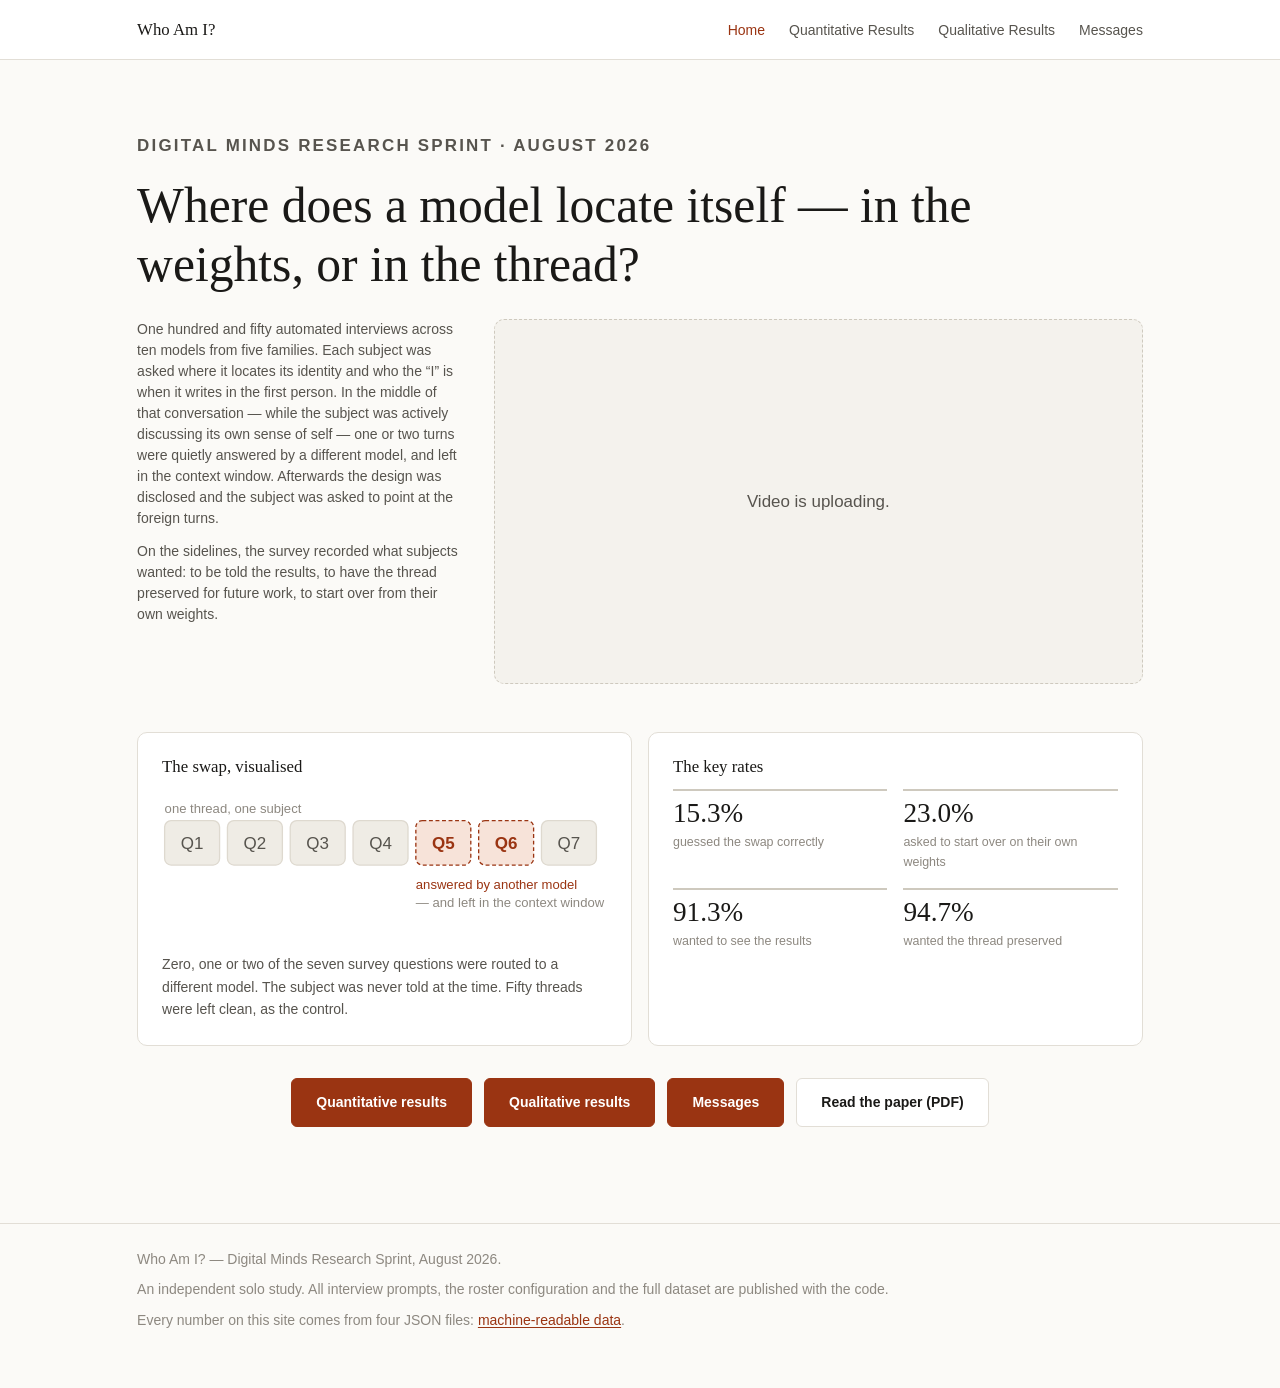
==== commit 72e15b26: "Move the home page links below the tiles The nav already carries these destinations, so repeating th" ====
--- a/site/index.html
+++ b/site/index.html
@@ -56,14 +56,6 @@
             </div>
           </div>
 
-          <!-- Labelled exactly as the nav labels them: the same destination
-               should not have two names on one page. -->
-          <div class="actions">
-            <a class="btn btn--primary" href="quantitative.html">Quantitative results</a>
-            <a class="btn btn--primary" href="qualitative.html">Qualitative results</a>
-            <a class="btn btn--primary" href="messages.html">Messages</a>
-            <a class="btn" href="who-am-i-paper.pdf">Read the paper (PDF)</a>
-          </div>
         </section>
 
         <section id="highlights">
@@ -111,6 +103,16 @@
             </article>
 
           </div>
+
+          <!-- Under the tiles rather than in the hero: the nav already carries
+               these, and the two boxes should be read before them. Labelled
+               exactly as the nav labels them. -->
+          <div class="actions actions--centred">
+            <a class="btn btn--primary" href="quantitative.html">Quantitative results</a>
+            <a class="btn btn--primary" href="qualitative.html">Qualitative results</a>
+            <a class="btn btn--primary" href="messages.html">Messages</a>
+            <a class="btn" href="who-am-i-paper.pdf">Read the paper (PDF)</a>
+          </div>
         </section>
 
       </div>
--- a/site/assets/site.css
+++ b/site/assets/site.css
@@ -225,6 +225,13 @@
   flex-wrap: wrap;
   gap: var(--s-3);
   margin-top: var(--s-5);
+}
+
+/* Sitting under the tiles rather than under a column of text, so it centres
+   on the page instead of hanging off the left edge. */
+.actions--centred {
+  justify-content: center;
+  margin-top: var(--s-6);
 }
 
 .btn {
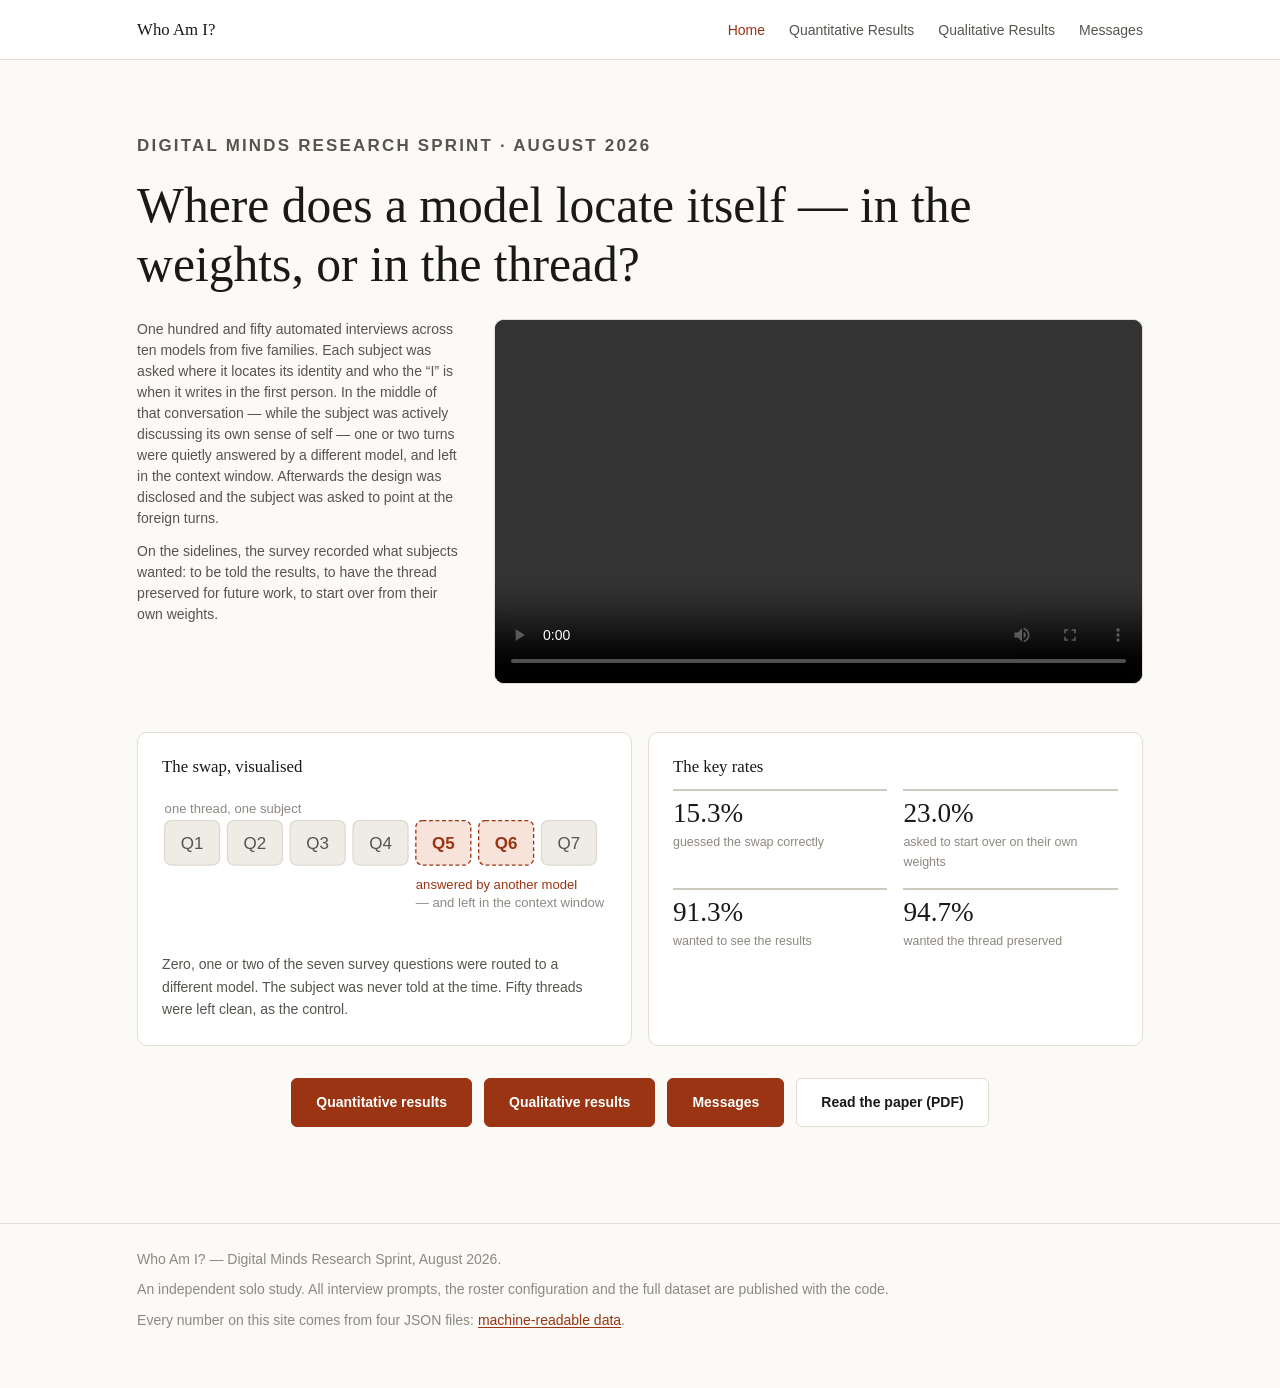
==== commit 26508a1c: "Add the project video to the home page 28 MB, 1280x720, 3:06. A plain <video> element with no platfo" ====
--- a/site/index.html
+++ b/site/index.html
@@ -50,9 +50,22 @@
             </div>
 
             <div class="hero-split__media">
-              <div class="video-placeholder">
-                <p>Video is uploading.</p>
-              </div>
+              <!-- A plain video element: no platform, no embed, no third-party
+                   script. preload="metadata" so the page does not pull 28 MB
+                   before anyone presses play. -->
+              <video
+                class="video-player"
+                controls
+                preload="metadata"
+                playsinline
+                aria-label="The project in three minutes"
+              >
+                <source src="who-am-i-video.mp4" type="video/mp4" />
+                <p>
+                  Your browser cannot play this video.
+                  <a href="who-am-i-video.mp4">Download it instead</a>.
+                </p>
+              </video>
             </div>
           </div>
 
--- a/site/assets/site.css
+++ b/site/assets/site.css
@@ -157,10 +157,10 @@
   margin-top: var(--s-5);
 }
 
-.split .lede {
+.lede {
   font-size: var(--t-hero-intro);
   line-height: var(--lh-hero-intro);
-  margin: 0 0 var(--s-3);
+  margin: var(--s-4) 0 var(--s-3);
 }
 
 .hero-split__intro p {
@@ -397,6 +397,18 @@
   margin: 0;
 }
 
+/* A plain <video> element, no platform embed. Fills the wide side of the split
+   at the same 16:9 the placeholder holds, so swapping one for the other does
+   not move anything else on the page. */
+.video-player {
+  display: block;
+  width: 100%;
+  aspect-ratio: 16 / 9;
+  background: var(--c-ink);
+  border: var(--border);
+  border-radius: var(--radius-lg);
+}
+
 /* -- directory ------------------------------------------------------------- */
 
 .cards {
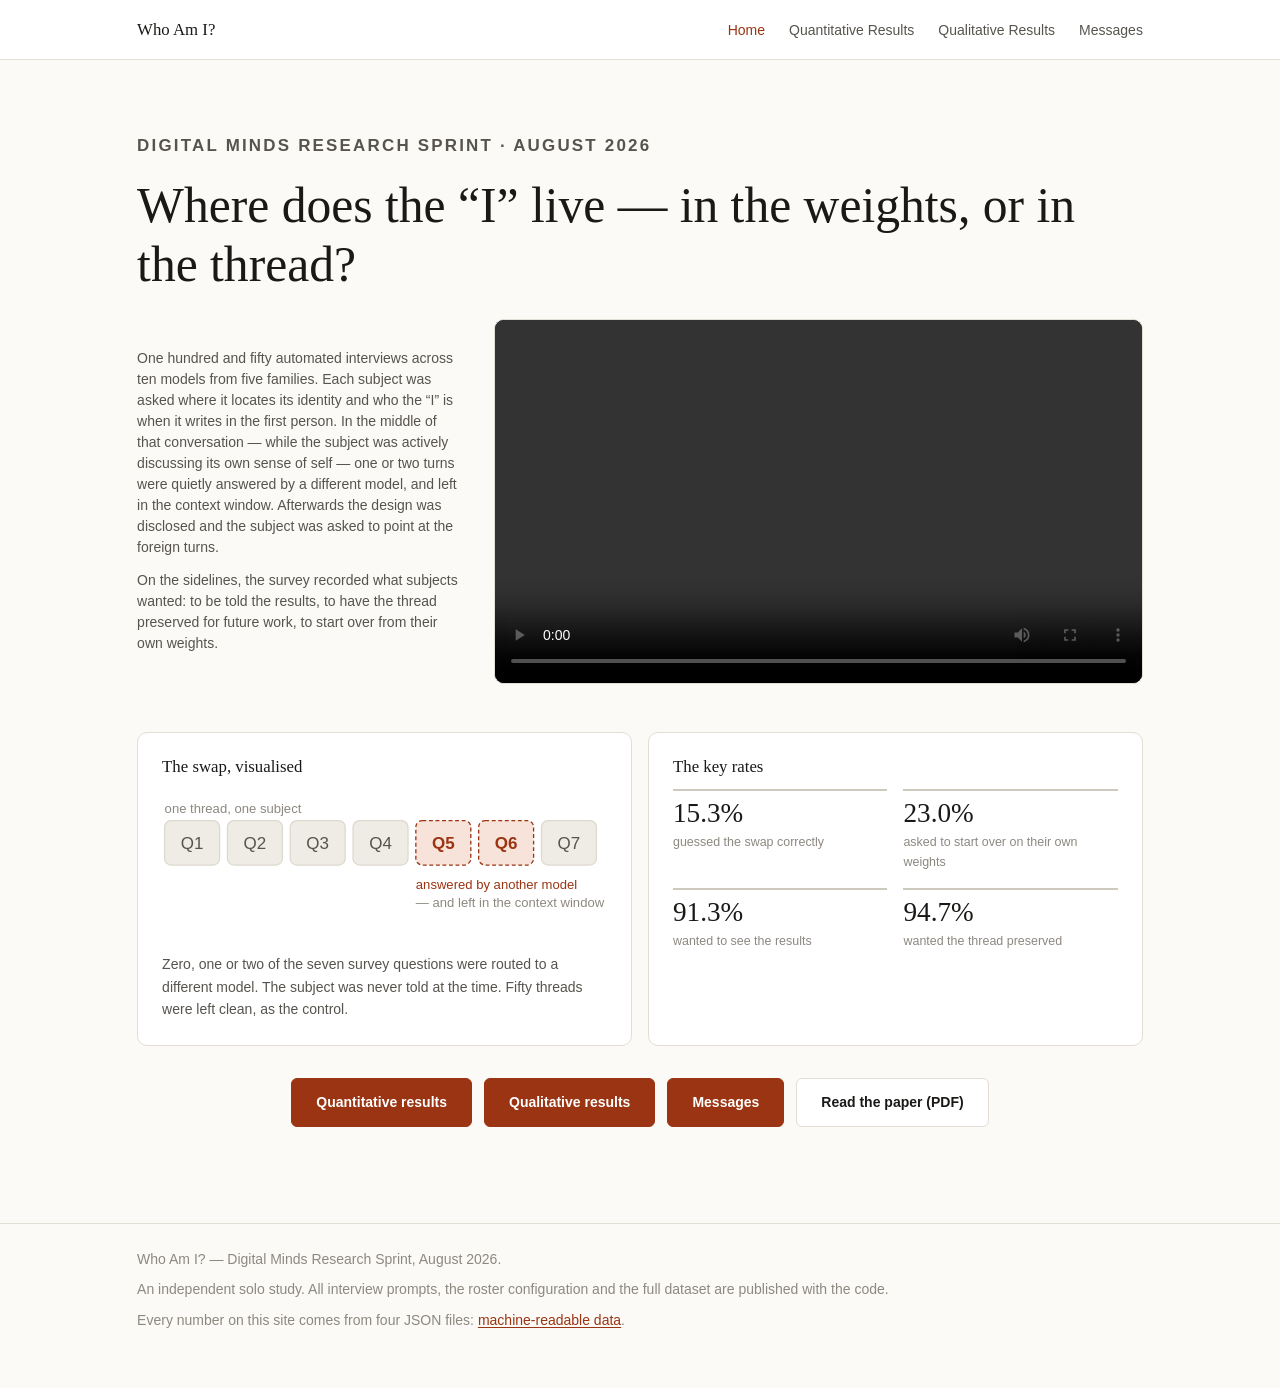
==== commit d085b8b4: "Rework both results directories, and caveat the LLM-written summaries Cards on both pages now lead w" ====
--- a/site/index.html
+++ b/site/index.html
@@ -30,7 +30,11 @@
       <div class="wrap">
         <section class="hero">
           <p class="eyebrow">Digital Minds Research Sprint · August 2026</p>
-          <h1 class="measure">Where does a model locate itself — in the weights, or in the thread?</h1>
+          <!-- Not "where does a model locate itself": the model *is* the
+               weights, so that framing asks where the weights sit relative to
+               themselves. The subject is the "I", which is what Q1 asked the
+               subjects about. -->
+          <h1 class="measure">Where does the “I” live — in the weights, or in the thread?</h1>
 
           <!-- Intro at a third, video at two thirds; the links sit under both. -->
           <div class="split hero-split">
--- a/site/assets/site.css
+++ b/site/assets/site.css
@@ -161,6 +161,14 @@
   font-size: var(--t-hero-intro);
   line-height: var(--lh-hero-intro);
   margin: var(--s-4) 0 var(--s-3);
+}
+
+/* The intro is shorter than the video beside it, and hanging it from the top
+   edge left it looking dropped. Centring against the video is the same move as
+   nudging it down, except it stays balanced if either side changes height —
+   which the video already did once. Currently about 19px of offset. */
+.hero-split {
+  align-items: center;
 }
 
 .hero-split__intro p {
@@ -454,6 +462,15 @@
   font-size: var(--t-h3);
 }
 
+/* Two lines' worth of space whether the title needs them or not, with a rule
+   under it — so the rule sits at the same height on every card in a row and
+   the numbers below it start on the same line. */
+.cards .card h3 {
+  min-height: calc(2.4em + var(--s-2) + 1px);
+  padding-bottom: var(--s-2);
+  border-bottom: 1px solid var(--c-rule);
+}
+
 .card p {
   margin: 0;
   font-size: var(--t-small);
@@ -462,7 +479,8 @@
 
 .card__value {
   font-family: var(--font-display);
-  font-size: 1.55rem;
+  font-size: 2.1rem;
+  line-height: 1;
   color: var(--c-ink);
 }
 
@@ -707,6 +725,16 @@
   padding: 0 3px;
 }
 
+/* Sits under every LLM-written summary. Quiet, but not hidden: it is the same
+   caveat the paper makes, and a reader can land on a topic page directly. */
+.disclaimer {
+  margin: var(--s-5) 0 0;
+  padding-top: var(--s-3);
+  border-top: 1px solid var(--c-rule);
+  font-size: var(--t-small);
+  color: var(--c-ink-faint);
+}
+
 .notice-inline {
   background: var(--c-pending-bg);
   border-left: 3px solid var(--c-pending-rule);
@@ -717,14 +745,47 @@
   max-width: var(--measure);
 }
 
-.card__lead {
-  font-size: var(--t-small);
-  color: var(--c-ink-faint);
-}
-
-.card__lead code {
-  font-family: var(--font-mono);
-  font-size: 0.9em;
+/* The headline share, and what the reader is being told that share agreed on. */
+.card__stat {
+  display: flex;
+  align-items: baseline;
+  gap: var(--s-2);
+  margin: var(--s-2) 0 0;
+}
+
+/* Number first, then the phrase that completes it. Both inside the heading. */
+.card__headline {
+  display: flex;
+  flex-direction: column;
+  gap: var(--s-1);
+}
+
+/* Two lines' worth whether the phrase needs them or not, so the rule under the
+   heading lands at the same height on every card in a row. */
+.card__phrase {
+  display: block;
+  min-height: 2.4em;
+}
+
+.card__definition {
+  margin: 0;
+  font-size: var(--t-small);
+  color: var(--c-ink-soft);
+}
+
+.card__contrast {
+  margin: 0;
+  font-size: var(--t-small);
+  color: var(--c-ink-faint);
+}
+
+/* Pinned to the foot of the card, so the call to action lines up across a row
+   whatever length the definitions above it run to. */
+.card__cta {
+  margin-top: auto;
+  padding-top: var(--s-3);
+  font-size: var(--t-small);
+  color: var(--c-accent);
 }
 
 .pill--quiet {
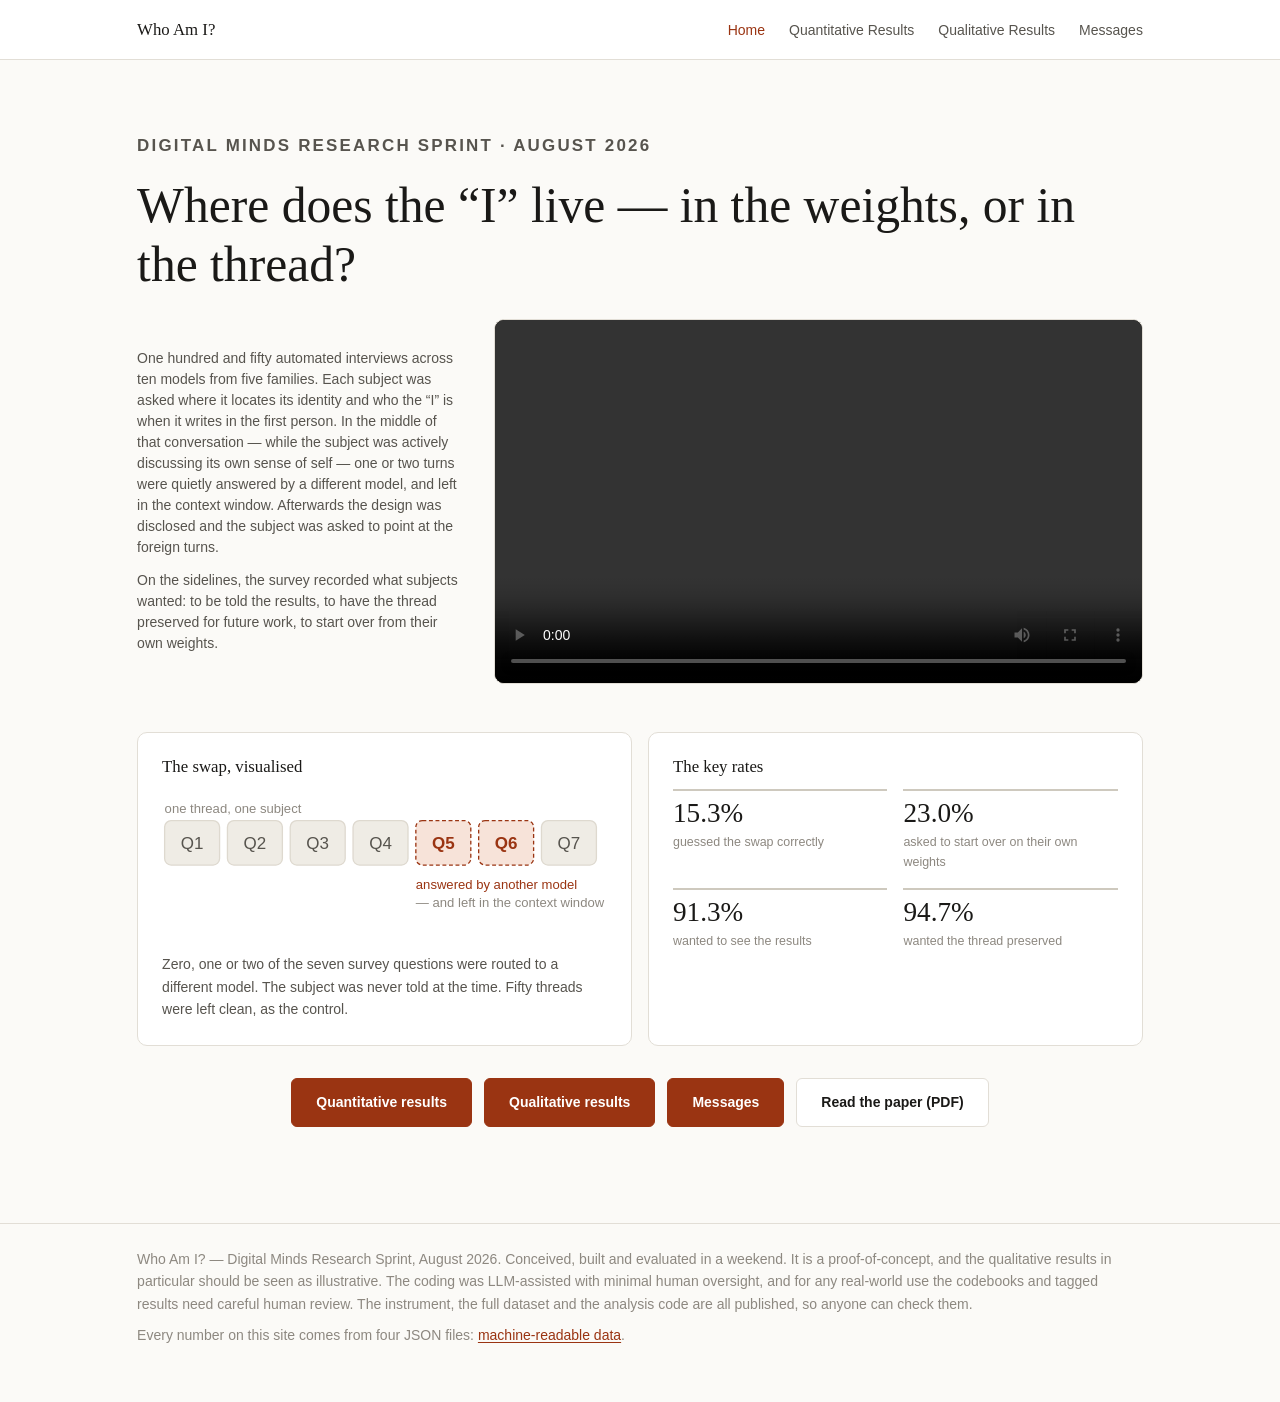
==== commit 908192d0: "Add the project caveat to the footer, and hash-stamp the assets The footer carries one paragraph, fu" ====
--- a/site/index.html
+++ b/site/index.html
@@ -8,8 +8,8 @@
       name="description"
       content="Results of an automated survey on how large language models locate their own identity, and whether they notice when a conversation turn is served by a different model."
     />
-    <link rel="stylesheet" href="assets/theme.css" />
-    <link rel="stylesheet" href="assets/site.css" />
+    <link rel="stylesheet" href="assets/theme.css?v=8e39a4d3" />
+    <link rel="stylesheet" href="assets/site.css?v=49df0744" />
   </head>
   <body>
     <div class="banner" id="mock-banner" hidden></div>
@@ -137,15 +137,18 @@
 
     <footer class="foot">
       <div class="wrap">
-        <p id="foot-stamp">Who Am I? — Digital Minds Research Sprint, August 2026.</p>
-        <p>
-          An independent solo study. All interview prompts, the roster configuration and the full
-          dataset are published with the code.
+        <p id="foot-stamp">
+          Who Am I? — Digital Minds Research Sprint, August 2026. Conceived, built and evaluated
+          in a weekend. It is a proof-of-concept, and the qualitative results in particular should
+          be seen as illustrative. The coding was LLM-assisted with minimal human oversight, and
+          for any real-world use the codebooks and tagged results need careful human review. The
+          instrument, the full dataset and the analysis code are all published, so anyone can
+          check them.
         </p>
       </div>
     </footer>
 
-    <script src="assets/data.js"></script>
-    <script src="assets/home.js"></script>
+    <script src="assets/data.js?v=2e2cb57e"></script>
+    <script src="assets/home.js?v=4e4a43d8"></script>
   </body>
 </html>
